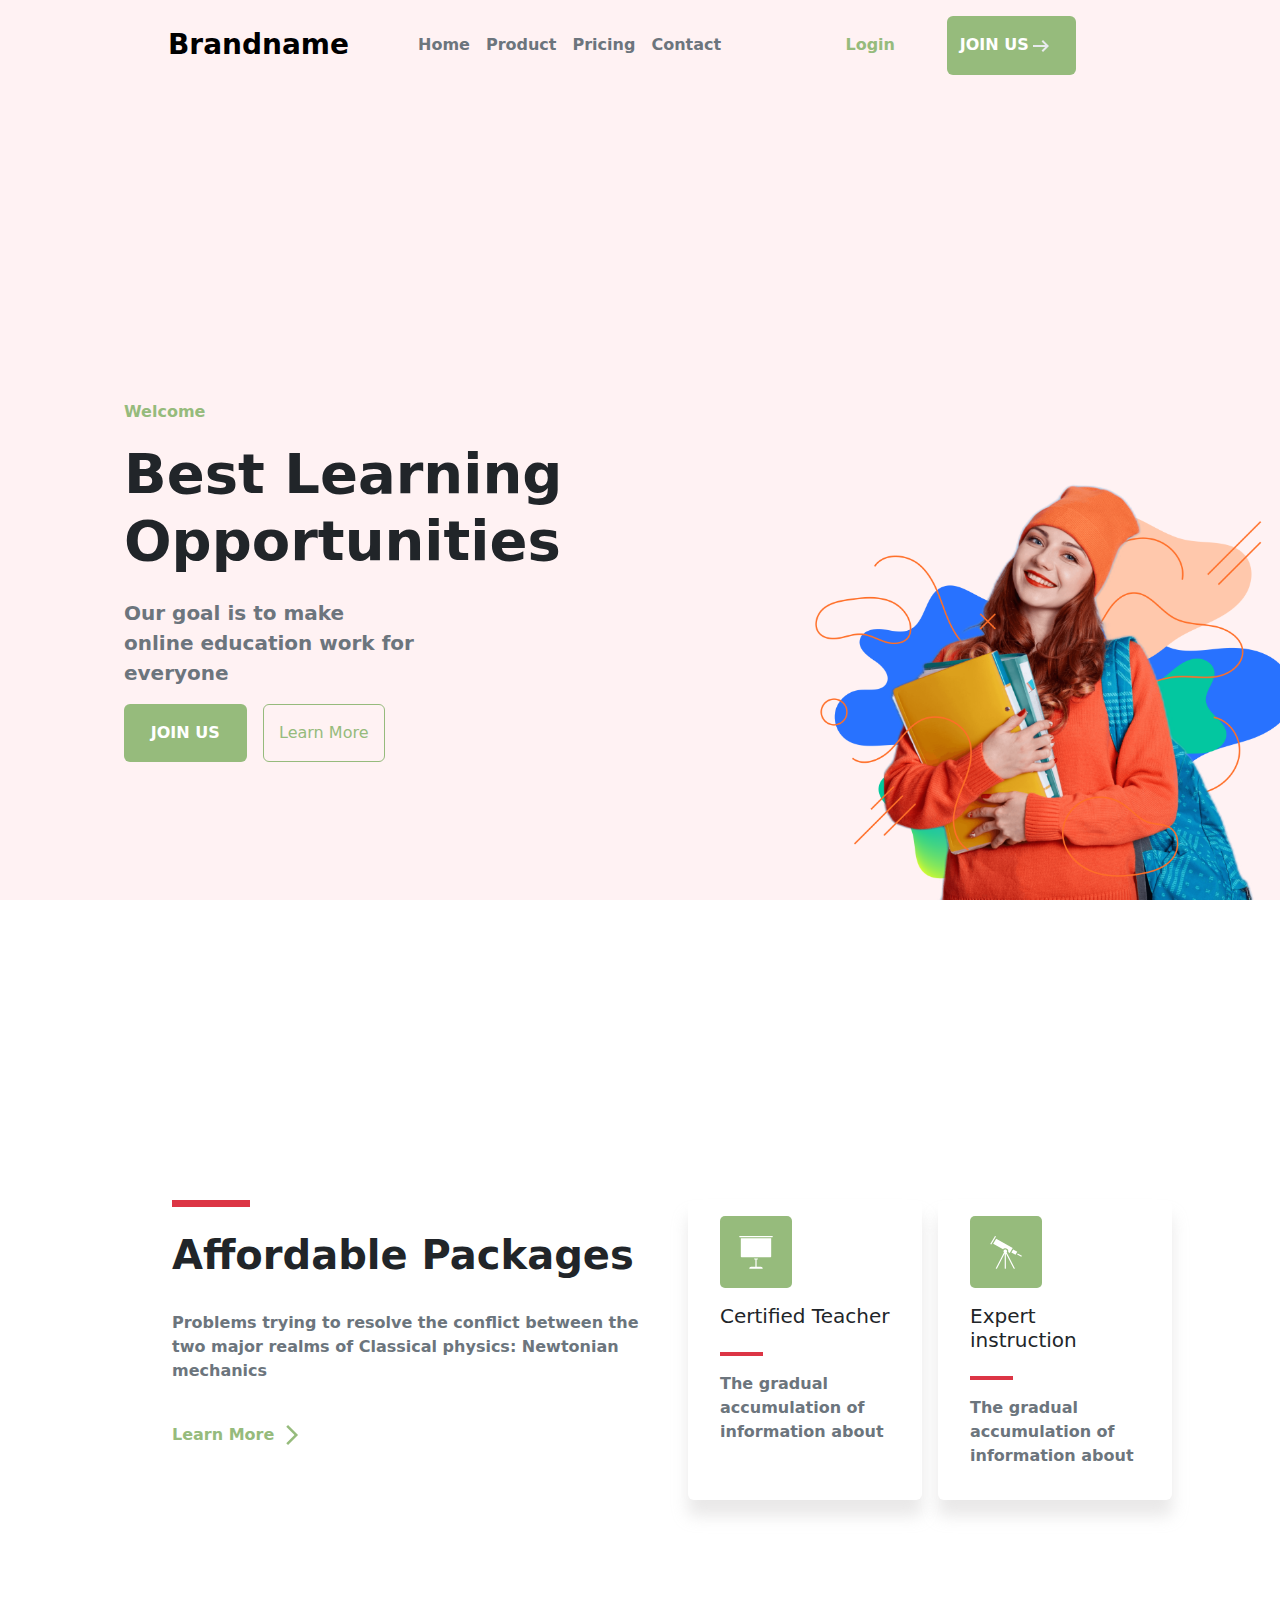
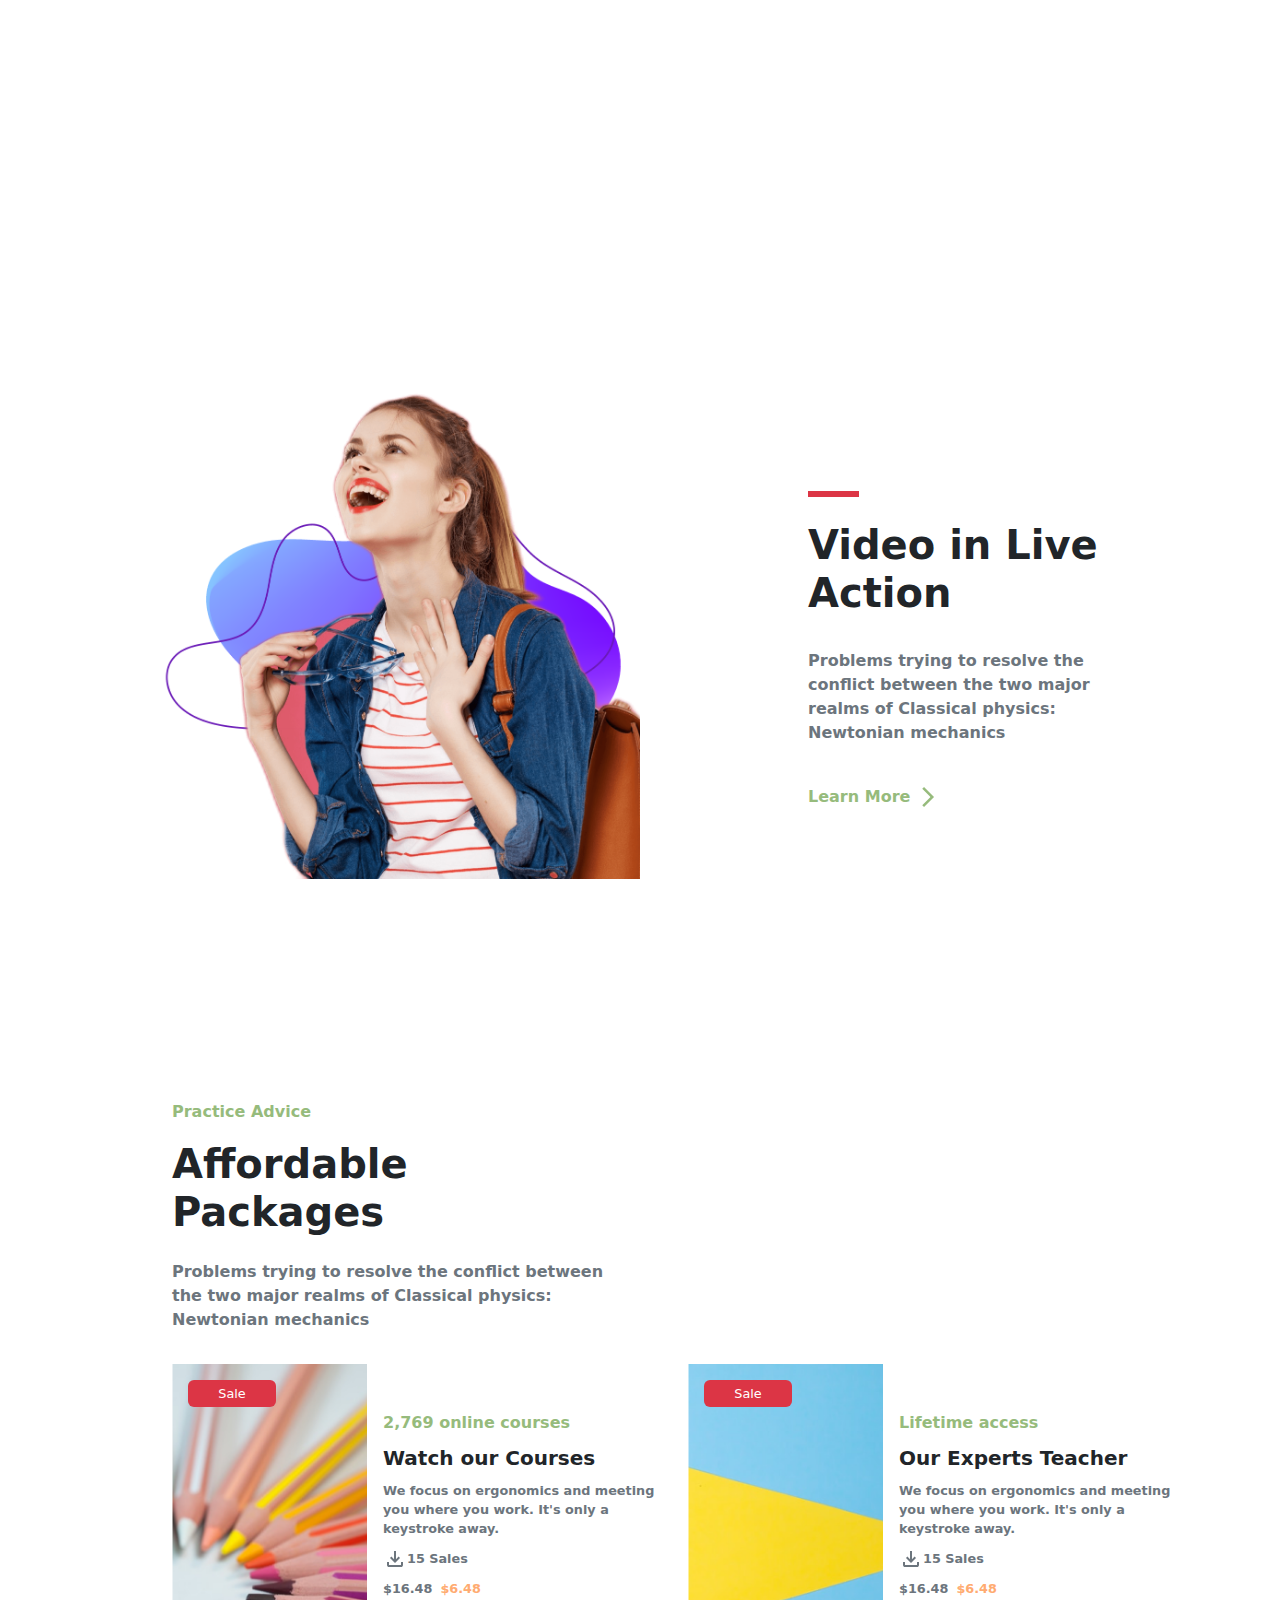
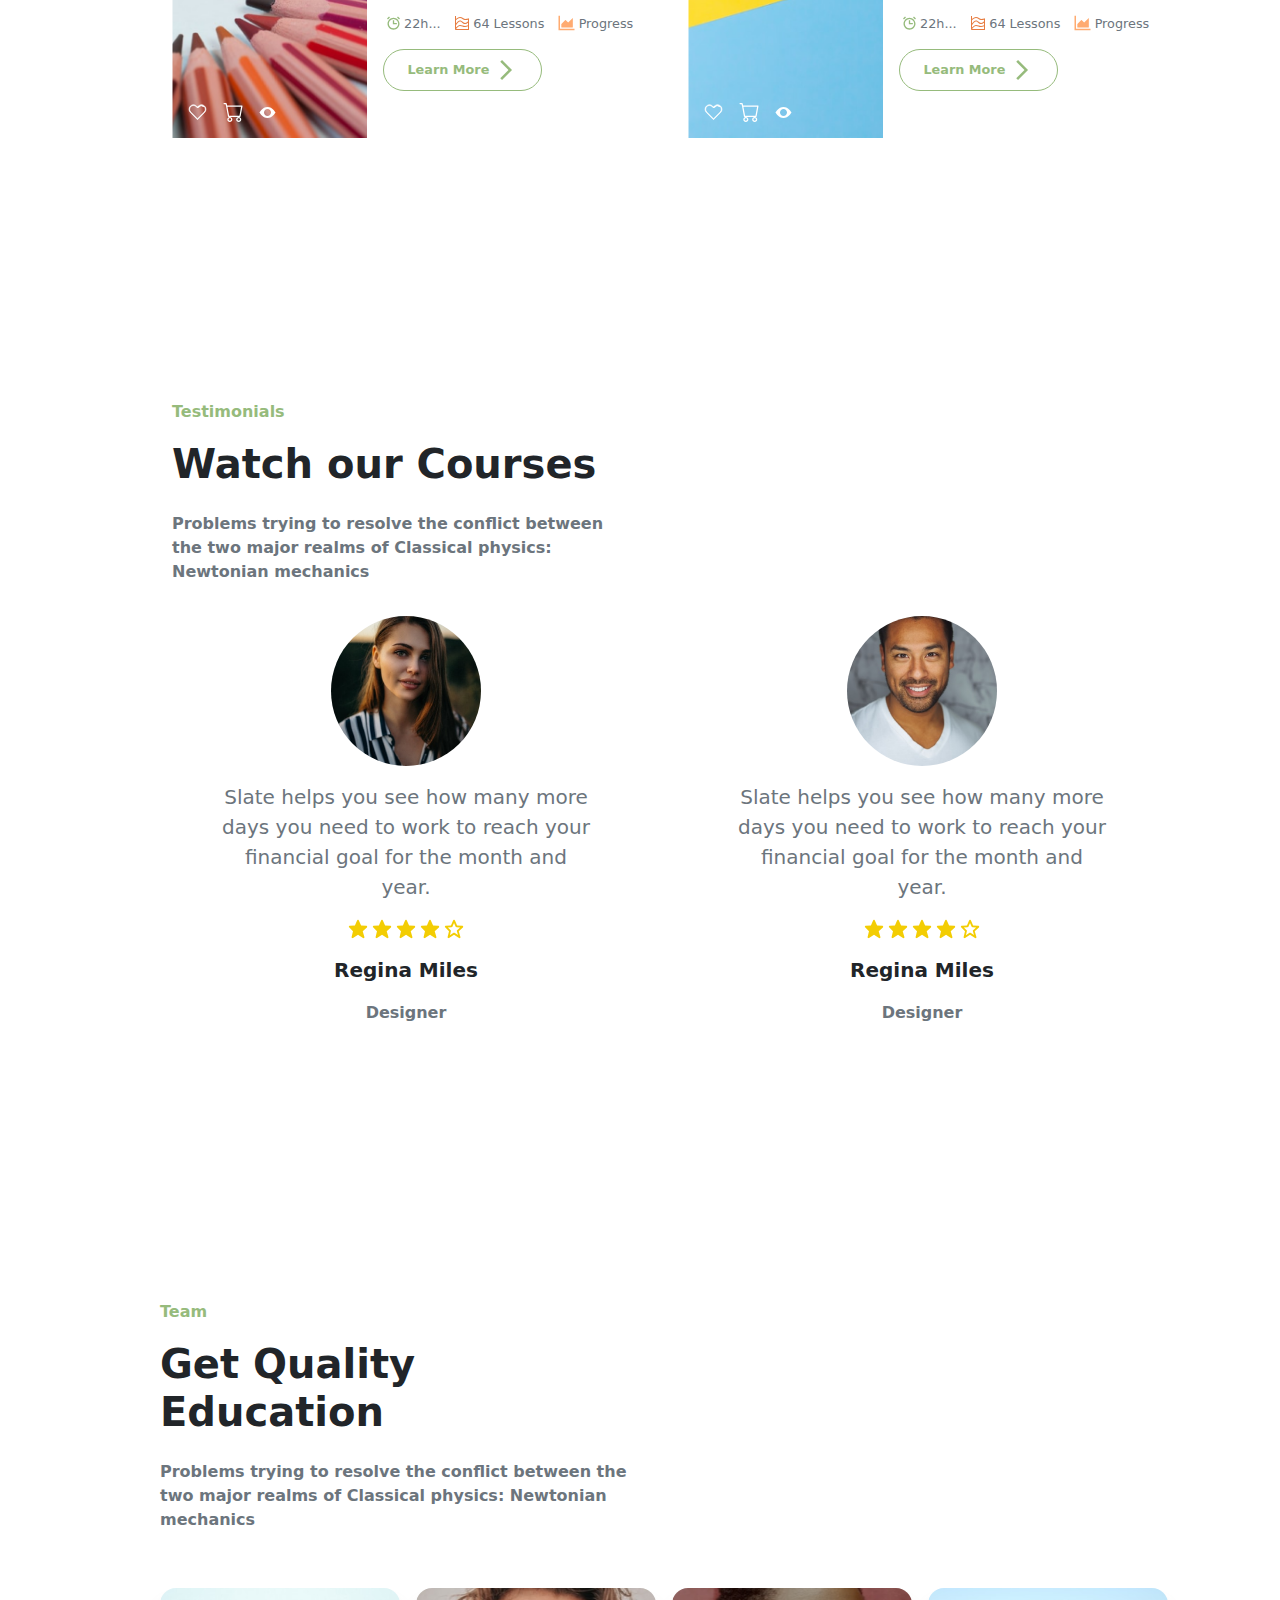
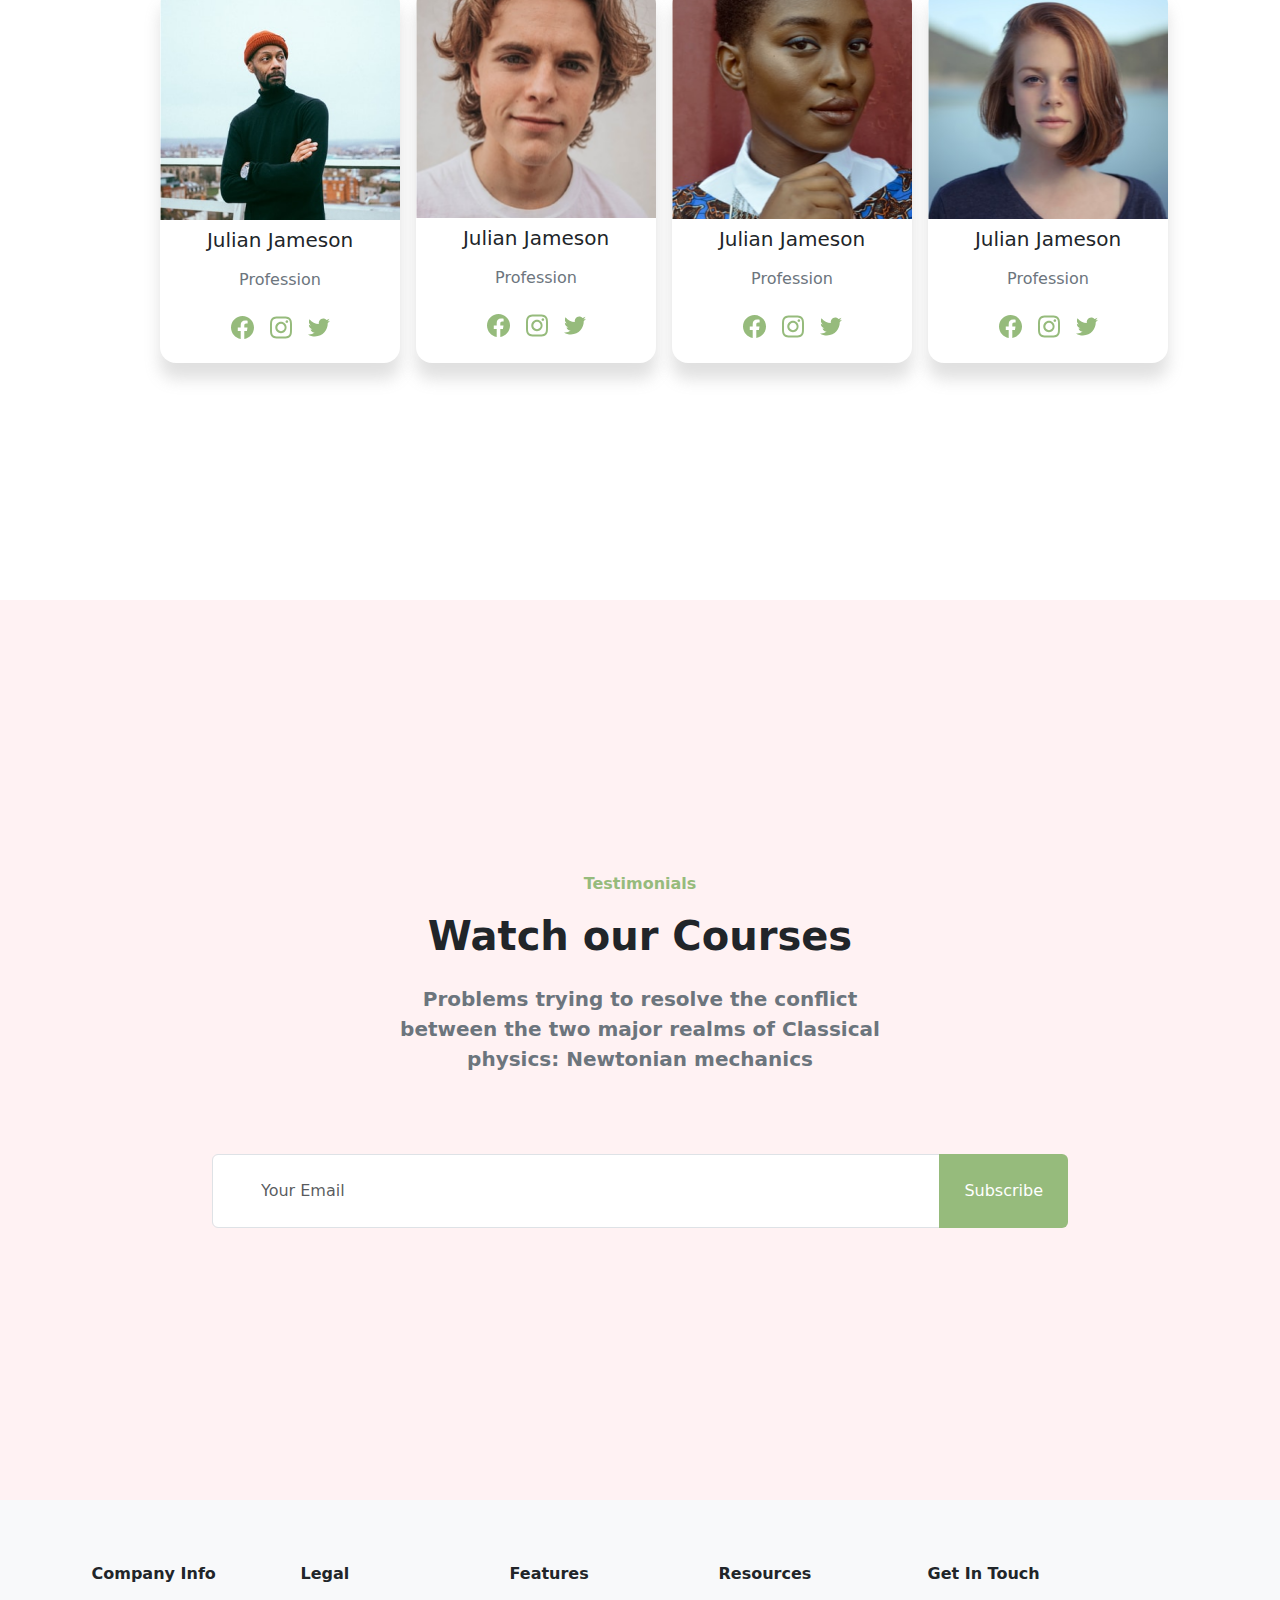
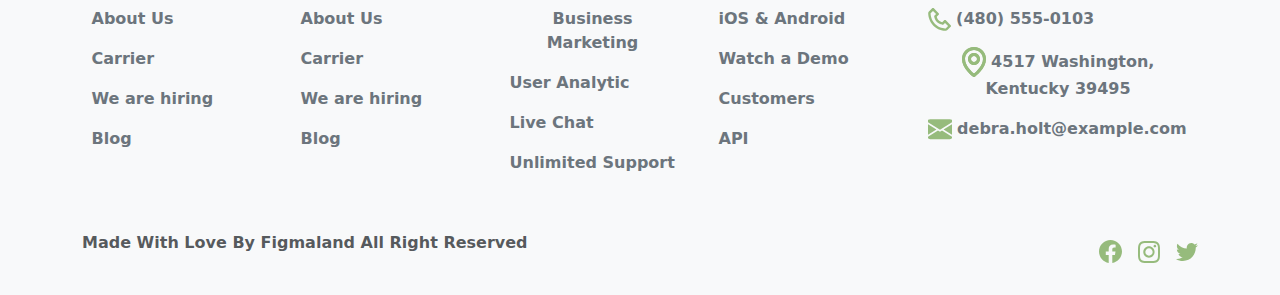
==== index.html @ 40d8dbc3 "initial commit" ====
<!DOCTYPE html>
<html lang="en">
  <head>
    <meta charset="UTF-8" />
    <meta name="viewport" content="width=device-width, initial-scale=1.0" />
    <title>Landing-Page Assignment</title>
    <link
      href="https://cdn.jsdelivr.net/npm/bootstrap@5.3.3/dist/css/bootstrap.min.css"
      rel="stylesheet"
      integrity="sha384-QWTKZyjpPEjISv5WaRU9OFeRpok6YctnYmDr5pNlyT2bRjXh0JMhjY6hW+ALEwIH"
      crossorigin="anonymous"
    />    <link rel="stylesheet" href="styles.css" />
    <script
      src="https://cdn.jsdelivr.net/npm/bootstrap@5.3.3/dist/js/bootstrap.bundle.min.js"
      integrity="sha384-YvpcrYf0tY3lHB60NNkmXc5s9fDVZLESaAA55NDzOxhy9GkcIdslK1eN7N6jIeHz"
      crossorigin="anonymous"
    ></script>

  </head>
  <body>
    <div
      class="w-100 container-fluid w-max d-flex flex-column align-items-center justify-content-stretch wrapper p-0"
    >
      <div
        class="hero px-lg-2 px-0 pt-2 pb-0 row container-fluid d-flex position-relative"
        id="home"
        style="min-height: 100vh; width: 100vw"
      >
        <nav
          class="navbar navbar-expand-lg justify-content-between container flex-row row fw-bold d-flex w-100 px-md-5"
        >
          <div class="container-fluid d-flex row">
            <a class="navbar-brand mx-md-2 fs-3 col-md-3 col-9 m-0" href="#">
              Brandname
            </a>
            <button
              class="navbar-toggler col-3"
              type="button"
              data-bs-toggle="collapse"
              data-bs-target="#navbarContent"
              aria-controls="navbarContent"
              aria-expanded="false"
              aria-label="Toggle navigation"
            >
              <span class="navbar-toggler-icon"></span>
            </button>
            <div class="collapse navbar-collapse col-md-9" id="navbarContent">
              <ul
                class="navbar-nav me-auto mb-2 mb-lg-0 col-md-7 d-flex justify-content-start"
              >
                <li class="nav-item d-flex">
                  <a class="nav-link text-secondary" href="#home">Home</a>
                </li>
                <li class="nav-item d-flex">
                  <a class="nav-link text-secondary" href="#product">Product</a>
                </li>
                <li class="nav-item d-flex">
                  <a class="nav-link text-secondary" href="#pricing">Pricing</a>
                </li>
                <li class="nav-item d-flex">
                  <a class="nav-link text-secondary" href="contact.html"
                    >Contact</a
                  >
                </li>
              </ul>
              <ul class="navbar-nav d-flex col-md-5">
                <li class="nav-item col-6">
                  <button
                    style="color: #96bb7c"
                    class="btn d-flex col-11 justify-content-center fw-bold py-3 outlinedbtn"
                  >
                    Login
                  </button>
                </li>
                <li class="nav-item col-6">
                  <button
                    
                    class="btn d-flex col-11  fw-bold py-md-3 btn-nav"
                  >
                    <span>JOIN US</span>
                    <span>
                      <svg
                        xmlns="http://www.w3.org/2000/svg"
                        height="24px"
                        viewBox="0 -960 960 960"
                        width="24px"
                        fill="#e8eaed"
                      >
                        <path
                          d="m560-240-56-58 142-142H160v-80h486L504-662l56-58 240 240-240 240Z"
                        />
                      </svg>
                    </span>
                  </button>
                </li>
              </ul>
            </div>
          </div>
        </nav>
        <div
          class="col-lg-6 d-flex flex-column left justify-content-center gap-3 py-5"
        >
          <span class="fs-6 d-flex col-12 fw-bold" style="color: #96bb7c">
            Welcome
          </span>
          <h1 class="display-4 fw-bold col-md-12">
            Best Learning Opportunities
          </h1>
          <span
            class="fs-5 text-secondary d-flex col-md-7"
            style="font-weight: 550"
          >
            Our goal is to make online education work for everyone
          </span>
          <div
            class="col-lg-7 col-md-8 col-10 d-flex justify-content-start gap-3"
          >
            <button
              class="col-md-5 btn py-3 px-2 fw-bold"
              style="color: #fff; background: #96bb7c"
            >
              JOIN US
            </button>
            <button
              class="col-md-5 btn py-3 px-2 outlinedbtn"
              style="border: solid 0.1rem #96bb7c; color: #96bb7c"
            >
              Learn More
            </button>
          </div>
        </div>
        <div class="col-lg-6 d-flex p-0">
          <img
            src="./assets/hero-girl.png"
            class="position-absolute image-hero"
            style="object-fit: contain; height: 85vh; bottom: 0; right: 0"
            class="h-100"
            alt="err"
          />
        </div>
      </div>
      <div
        class="packages row container-fluid d-flex justify-content-center align-items-center flex-md-row flex-column flex-wrap"
      >
        <div class="col-md-12 flex-lg-row flex-column d-flex gap-5">
          <div class="col-lg-6 col-12 d-flex flex-column gap-4 p-0">
            <div class="col-2 bg-danger" style="min-height: 0.4rem"></div>
            <h2 class="fs-1 fw-bold">Affordable Packages</h2>
            <p class="text-secondary" style="font-weight: 550">
              Problems trying to resolve the conflict between the two major
              realms of Classical physics: Newtonian mechanics
            </p>
            <span class="fw-bold learn button" style="color: #96bb7c">
              Learn More
              <svg
                xmlns="http://www.w3.org/2000/svg"
                height="24px"
                viewBox="0 -960 960 960"
                width="24px"
                fill="#96BB7C"
              >
                <path d="m321-80-71-71 329-329-329-329 71-71 400 400L321-80Z" />
              </svg>
            </span>
          </div>
          <div class="col-lg-6 col-12 d-flex gap-3 flex-md-nowrap flex-wrap">
            <div class="card col-md-6 col-12 h-100 gap-3">
              <img
                src="./assets/icon-card-1.svg"
                style="background: #96bb7c; padding: 1.2rem; width: 4.5rem"
                alt=""
                class="card-img object-fit-contain"
              />
              <h5>Certified Teacher</h5>
              <span class="col-3 bg-danger" style="min-height: 0.2rem"></span>
              <p class="text-secondary">
                The gradual accumulation of information about
              </p>
            </div>
            <div class="card col-md-6 h-100 gap-3 col-12 d-flex flex-column">
              <img
                src="./assets/icon-card-2.svg"
                style="background: #96bb7c; padding: 1.2rem; width: 4.5rem"
                alt=""
                class="card-img object-fit-contain"
              />
              <h5>Expert instruction</h5>
              <span class="col-3 bg-danger" style="min-height: 0.2rem"></span>
              <p class="text-secondary">
                The gradual accumulation of information about
              </p>
            </div>
          </div>
        </div>
      </div>
      <div
        class="row container-fluid video justify-content-between d-flex gap-3"
      >
        <div class="col-md-6 d-flex p-0">
          <img
            src="./assets/illus-2.png"
            style="object-fit: contain"
            class="w-100 h-100 pb-5"
            alt="err"
          />
        </div>
        <div
          class="col-md-4 px-2 pr-2 d-flex flex-column gap-4 justify-content-center"
        >
          <div class="col-2 bg-danger" style="min-height: 0.4rem"></div>
          <h2 class="fs-1 fw-bold">Video in Live Action</h2>
          <p class="text-secondary" style="font-weight: 550">
            Problems trying to resolve the conflict between the two major realms
            of Classical physics: Newtonian mechanics
          </p>
          <span class="fw-bold learn button" style="color: #96bb7c">
            Learn More
            <svg
              xmlns="http://www.w3.org/2000/svg"
              height="24px"
              viewBox="0 -960 960 960"
              width="24px"
              fill="#96BB7C"
            >
              <path d="m321-80-71-71 329-329-329-329 71-71 400 400L321-80Z" />
            </svg>
          </span>
        </div>
      </div>
      <div class="cards row container-fluid d-flex flex-column gap-3">
        <span class="fs-6 d-flex col-12 fw-bold" style="color: #96bb7c">
          Practice Advice
        </span>

        <h2 class="fs-1 fw-bold col-md-6">Affordable Packages</h2>
        <p class="text-secondary col-md-6" style="font-weight: 550">
          Problems trying to resolve the conflict between the two major realms
          of Classical physics: Newtonian mechanics
        </p>
        <div class="cards-car col-12 d-flex flex-row gap-5">
          <div class="col-md-6 gap-3 d-flex flex-md-row flex-column">
            <div class="col-md-5 img-cont position-relative">
              <img
                src="./assets/colors.png"
                alt="img"
                width="100%"
                height="100%"
                class="object-fit-cover img-card-info"
              />
              <div
                class="iconsdiv position-absolute left-0 top-0 bottom-0 justify-content-between d-flex right-0 flex-column p-3"
              >
                <span class="sp1 bg-danger d-flex rounded text-white justify-content-center py-1">Sale</span
                ><span class="sp1 d-flex gap-3 ">
                  <img src="assets/icon-1.svg" alt="love" />
                  <img src="assets/icon-2.svg" alt="cart" />
                  <img src="assets/icon-3.svg" alt="eye" />
                </span>
              </div>
            </div>
            <div
              class="col-md-7 flex-column d-flex gap-2 justify-content-center"
            >
              <span class="fs-6 d-flex col-12 fw-bold" style="color: #96bb7c">
                2,769 online courses
              </span>
              <span class="fs-5 d-flex col-12 fw-bold">
                Watch our Courses
              </span>
              <p class="text-secondary m-0" style="font-weight: 550">
                We focus on ergonomics and meeting you where you work. It's only
                a keystroke away.
              </p>
              <span class="text-secondary fw-bold"
                ><svg
                  xmlns="http://www.w3.org/2000/svg"
                  height="24px"
                  viewBox="0 -960 960 960"
                  width="24px"
                  fill="#6c757d"
                >
                  <path
                    d="M480-320 280-520l56-58 104 104v-326h80v326l104-104 56 58-200 200ZM240-160q-33 0-56.5-23.5T160-240v-120h80v120h480v-120h80v120q0 33-23.5 56.5T720-160H240Z"
                  /></svg
                ><span>15 Sales</span></span
              >
              <p class="fw-bold d-flex gap-2 m-0">
                <span class="text-secondary">$16.48</span
                ><span style="color: #ffab71">$6.48</span>
              </p>
              <div class="col-12 d-flex spancar py-2">
                <div class="d-flex align-items-center col-3">
                  <span class="img d-flex px-1"
                    ><svg
                      width="13"
                      height="14"
                      viewBox="0 0 13 14"
                      fill="none"
                      xmlns="http://www.w3.org/2000/svg"
                    >
                      <path
                        d="M6.49934 13.6667C3.20379 13.6232 0.54278 10.9622 0.499344 7.66668C0.54278 4.37113 3.20379 1.71011 6.49934 1.66668C9.79489 1.71011 12.4559 4.37113 12.4993 7.66668C12.4559 10.9622 9.79489 13.6232 6.49934 13.6667ZM6.49934 3.00001C3.93612 3.03376 1.86642 5.10346 1.83268 7.66668C1.86642 10.2299 3.93612 12.2996 6.49934 12.3333C9.06256 12.2996 11.1323 10.2299 11.166 7.66668C11.1323 5.10346 9.06256 3.03376 6.49934 3.00001ZM9.83268 8.33334H5.83268V4.33334H7.16601V7.00001H9.83268V8.33334ZM12.0273 3.47201L10.0213 1.47201L10.9607 0.527344L12.9673 2.52734L12.0273 3.47134V3.47201ZM0.970677 3.47201L0.0273438 2.52734L2.02134 0.527344L2.96468 1.47201L0.97201 3.47201H0.970677Z"
                        fill="#96BB7C"
                      />
                    </svg> </span
                  ><span class="text-secondary" style="font-weight: 500"
                    >22h...</span
                  >
                </div>

                <div class="d-flex align-items-center col">
                  <span class="img d-flex px-1"
                    ><svg
                      width="14"
                      height="14"
                      viewBox="0 0 14 14"
                      fill="none"
                      xmlns="http://www.w3.org/2000/svg"
                    >
                      <path
                        d="M14 2.307L13.3425 2.5255C12.4214 2.81404 11.4649 2.97373 10.5 3C9.633 3 8.839 2.5465 7.998 2.066C7.081 1.542 6.133 1 5 1C3.5615 1 1.9575 2.103 1 2.886V0H0V13C0.000264738 13.2651 0.105707 13.5193 0.293186 13.7068C0.480665 13.8943 0.734865 13.9997 1 14H14V2.307ZM1 9.147C1.937 7.688 3.78 5.5 5 5.5C5.819 5.5 6.48 6.051 7.18 6.6345C7.9485 7.2745 8.819 8 10 8C11.118 7.94638 12.1809 7.49837 13 6.7355V9.2135C12.0781 9.71383 11.0488 9.98368 10 10C9.19775 9.97862 8.40531 9.81806 7.658 9.5255C6.80921 9.19742 5.90978 9.0196 5 9C3.5365 9 1.966 10.4795 1 11.579V9.147ZM5 2C5.867 2 6.661 2.4535 7.502 2.934C8.419 3.458 9.367 4 10.5 4C11.3438 3.98583 12.1829 3.87204 13 3.661V5.3215C12.6585 5.723 11.458 7 10 7C9.181 7 8.52 6.449 7.82 5.8655C7.0515 5.2255 6.181 4.5 5 4.5C3.532 4.5 1.9685 6.17 1 7.4225V4.212C1.773 3.483 3.6295 2 5 2ZM1.1245 13C1.931 11.9545 3.705 10 5 10C5.80225 10.0214 6.59469 10.1819 7.342 10.4745C8.19079 10.8026 9.09022 10.9804 10 11C11.036 10.9901 12.0582 10.7618 13 10.33V13H1.1245Z"
                        fill="#E77C40"
                      />
                    </svg> </span
                  ><span class="text-secondary" style="font-weight: 500"
                    >64 Lessons</span
                  >
                </div>
                <div class="d-flex align-items-center col">
                  <span class="img d-flex px-1"
                    ><svg
                      width="17"
                      height="16"
                      viewBox="0 0 17 16"
                      fill="none"
                      xmlns="http://www.w3.org/2000/svg"
                    >
                      <path
                        d="M16.3333 13.8332H2V0.833171C2 0.741504 1.925 0.666504 1.83333 0.666504H0.666667C0.575 0.666504 0.5 0.741504 0.5 0.833171V15.1665C0.5 15.2582 0.575 15.3332 0.666667 15.3332H16.3333C16.425 15.3332 16.5 15.2582 16.5 15.1665V13.9998C16.5 13.9082 16.425 13.8332 16.3333 13.8332ZM3.5 12.4998H14.6667C14.7583 12.4998 14.8333 12.4248 14.8333 12.3332V3.24984C14.8333 3.09984 14.6521 3.02692 14.5479 3.13109L10.1667 7.51234L7.55417 4.929C7.52284 4.89799 7.48054 4.88059 7.43646 4.88059C7.39238 4.88059 7.35007 4.89799 7.31875 4.929L3.38125 8.879C3.36596 8.89433 3.35385 8.91252 3.34562 8.93255C3.3374 8.95257 3.33322 8.97402 3.33333 8.99567V12.3332C3.33333 12.4248 3.40833 12.4998 3.5 12.4998Z"
                        fill="#FFAB71"
                      />
                    </svg> </span
                  ><span class="text-secondary" style="font-weight: 500"
                    >Progress</span
                  >
                </div>
              </div>
              <span
                class="fw-bold learn button col-md-7 col-5 py-2 text-center"
                style="
                  color: #96bb7c;
                  border-radius: 5rem;
                  border: 0.1rem solid #96bb7c;
                "
              >
                Learn More
                <svg
                  xmlns="http://www.w3.org/2000/svg"
                  height="24px"
                  viewBox="0 -960 960 960"
                  width="24px"
                  fill="#96BB7C"
                >
                  <path
                    d="m321-80-71-71 329-329-329-329 71-71 400 400L321-80Z"
                  />
                </svg>
              </span>
            </div>
          </div>
          <div class="col-md-6 gap-3 d-flex flex-md-row flex-column">
            <div class="col-md-5 img-cont position-relative">
              <img
                src="./assets/image.png"
                alt="img"
                width="100%"
                height="100%"
                class="object-fit-cover img-card-info"
              />
              <div
                class="iconsdiv position-absolute left-0 top-0 bottom-0 justify-content-between d-flex right-0 flex-column p-3"
              >
                <span class="sp1 bg-danger d-flex rounded text-white justify-content-center py-1">Sale</span
                ><span class="sp1 d-flex gap-3 ">
                  <img src="assets/icon-1.svg" alt="love" />
                  <img src="assets/icon-2.svg" alt="cart" />
                  <img src="assets/icon-3.svg" alt="eye" />
                </span>
              </div>
            </div>
            <div
              class="col-md-7 flex-column d-flex gap-2 justify-content-center"
            >
              <span class="fs-6 d-flex col-12 fw-bold" style="color: #96bb7c">
                Lifetime access
              </span>
              <span class="fs-5 d-flex col-12 fw-bold"
                >Our Experts Teacher</span
              >
              <p class="text-secondary m-0" style="font-weight: 550">
                We focus on ergonomics and meeting you where you work. It's only
                a keystroke away.
              </p>
              <span class="text-secondary fw-bold"
                ><svg
                  xmlns="http://www.w3.org/2000/svg"
                  height="24px"
                  viewBox="0 -960 960 960"
                  width="24px"
                  fill="#6c757d"
                >
                  <path
                    d="M480-320 280-520l56-58 104 104v-326h80v326l104-104 56 58-200 200ZM240-160q-33 0-56.5-23.5T160-240v-120h80v120h480v-120h80v120q0 33-23.5 56.5T720-160H240Z"
                  /></svg
                ><span>15 Sales</span></span
              >
              <p class="fw-bold d-flex gap-2 m-0">
                <span class="text-secondary">$16.48</span
                ><span style="color: #ffab71">$6.48</span>
              </p>
              <div class="col-12 d-flex spancar py-2">
                <div class="d-flex align-items-center col-3">
                  <span class="img d-flex px-1"
                    ><svg
                      width="13"
                      height="14"
                      viewBox="0 0 13 14"
                      fill="none"
                      xmlns="http://www.w3.org/2000/svg"
                    >
                      <path
                        d="M6.49934 13.6667C3.20379 13.6232 0.54278 10.9622 0.499344 7.66668C0.54278 4.37113 3.20379 1.71011 6.49934 1.66668C9.79489 1.71011 12.4559 4.37113 12.4993 7.66668C12.4559 10.9622 9.79489 13.6232 6.49934 13.6667ZM6.49934 3.00001C3.93612 3.03376 1.86642 5.10346 1.83268 7.66668C1.86642 10.2299 3.93612 12.2996 6.49934 12.3333C9.06256 12.2996 11.1323 10.2299 11.166 7.66668C11.1323 5.10346 9.06256 3.03376 6.49934 3.00001ZM9.83268 8.33334H5.83268V4.33334H7.16601V7.00001H9.83268V8.33334ZM12.0273 3.47201L10.0213 1.47201L10.9607 0.527344L12.9673 2.52734L12.0273 3.47134V3.47201ZM0.970677 3.47201L0.0273438 2.52734L2.02134 0.527344L2.96468 1.47201L0.97201 3.47201H0.970677Z"
                        fill="#96BB7C"
                      />
                    </svg> </span
                  ><span class="text-secondary" style="font-weight: 500"
                    >22h...</span
                  >
                </div>

                <div class="d-flex align-items-center col">
                  <span class="img d-flex px-1"
                    ><svg
                      width="14"
                      height="14"
                      viewBox="0 0 14 14"
                      fill="none"
                      xmlns="http://www.w3.org/2000/svg"
                    >
                      <path
                        d="M14 2.307L13.3425 2.5255C12.4214 2.81404 11.4649 2.97373 10.5 3C9.633 3 8.839 2.5465 7.998 2.066C7.081 1.542 6.133 1 5 1C3.5615 1 1.9575 2.103 1 2.886V0H0V13C0.000264738 13.2651 0.105707 13.5193 0.293186 13.7068C0.480665 13.8943 0.734865 13.9997 1 14H14V2.307ZM1 9.147C1.937 7.688 3.78 5.5 5 5.5C5.819 5.5 6.48 6.051 7.18 6.6345C7.9485 7.2745 8.819 8 10 8C11.118 7.94638 12.1809 7.49837 13 6.7355V9.2135C12.0781 9.71383 11.0488 9.98368 10 10C9.19775 9.97862 8.40531 9.81806 7.658 9.5255C6.80921 9.19742 5.90978 9.0196 5 9C3.5365 9 1.966 10.4795 1 11.579V9.147ZM5 2C5.867 2 6.661 2.4535 7.502 2.934C8.419 3.458 9.367 4 10.5 4C11.3438 3.98583 12.1829 3.87204 13 3.661V5.3215C12.6585 5.723 11.458 7 10 7C9.181 7 8.52 6.449 7.82 5.8655C7.0515 5.2255 6.181 4.5 5 4.5C3.532 4.5 1.9685 6.17 1 7.4225V4.212C1.773 3.483 3.6295 2 5 2ZM1.1245 13C1.931 11.9545 3.705 10 5 10C5.80225 10.0214 6.59469 10.1819 7.342 10.4745C8.19079 10.8026 9.09022 10.9804 10 11C11.036 10.9901 12.0582 10.7618 13 10.33V13H1.1245Z"
                        fill="#E77C40"
                      />
                    </svg> </span
                  ><span class="text-secondary" style="font-weight: 500"
                    >64 Lessons</span
                  >
                </div>
                <div class="d-flex align-items-center col">
                  <span class="img d-flex px-1"
                    ><svg
                      width="17"
                      height="16"
                      viewBox="0 0 17 16"
                      fill="none"
                      xmlns="http://www.w3.org/2000/svg"
                    >
                      <path
                        d="M16.3333 13.8332H2V0.833171C2 0.741504 1.925 0.666504 1.83333 0.666504H0.666667C0.575 0.666504 0.5 0.741504 0.5 0.833171V15.1665C0.5 15.2582 0.575 15.3332 0.666667 15.3332H16.3333C16.425 15.3332 16.5 15.2582 16.5 15.1665V13.9998C16.5 13.9082 16.425 13.8332 16.3333 13.8332ZM3.5 12.4998H14.6667C14.7583 12.4998 14.8333 12.4248 14.8333 12.3332V3.24984C14.8333 3.09984 14.6521 3.02692 14.5479 3.13109L10.1667 7.51234L7.55417 4.929C7.52284 4.89799 7.48054 4.88059 7.43646 4.88059C7.39238 4.88059 7.35007 4.89799 7.31875 4.929L3.38125 8.879C3.36596 8.89433 3.35385 8.91252 3.34562 8.93255C3.3374 8.95257 3.33322 8.97402 3.33333 8.99567V12.3332C3.33333 12.4248 3.40833 12.4998 3.5 12.4998Z"
                        fill="#FFAB71"
                      />
                    </svg> </span
                  ><span class="text-secondary" style="font-weight: 500"
                    >Progress</span
                  >
                </div>
              </div>
              <span
                class="fw-bold learn button col-md-7 col-5 py-2 text-center"
                style="
                  color: #96bb7c;
                  border-radius: 5rem;
                  border: 0.1rem solid #96bb7c;
                "
              >
                Learn More
                <svg
                  xmlns="http://www.w3.org/2000/svg"
                  height="24px"
                  viewBox="0 -960 960 960"
                  width="24px"
                  fill="#96BB7C"
                >
                  <path
                    d="m321-80-71-71 329-329-329-329 71-71 400 400L321-80Z"
                  />
                </svg>
              </span>
            </div>
          </div>
        </div>
      </div>
      <div class="cards row container-fluid d-flex flex-column gap-3">
        <span class="fs-6 d-flex col-12 fw-bold" style="color: #96bb7c">
          Testimonials
        </span>

        <h2 class="fs-1 fw-bold col-md-6">Watch our Courses</h2>
        <p class="text-secondary col-md-6" style="font-weight: 550">
          Problems trying to resolve the conflict between the two major realms
          of Classical physics: Newtonian mechanics
        </p>
        <div class="cards-car col-12 d-flex flex-row gap-5">
          <div
            class="col-md-6 gap-3 d-flex px-5 flex-column align-items-center"
          >
            <img
              src="./assets/prof1.png"
              width="150rem"
              class="rounded-circle"
              alt="avatar"
            />
            <p class="text-secondary fs-5 m-0 text-center">
              Slate helps you see how many more days you need to work to reach
              your financial goal for the month and year.
            </p>
            <div class="star-car">
              <img src="./assets/star-fill.svg" alt="start" />
              <img src="./assets/star-fill.svg" alt="start" />
              <img src="./assets/star-fill.svg" alt="start" />
              <img src="./assets/star-fill.svg" alt="start" />
              <img src="./assets/star-empty.svg" alt="start" />
            </div>
            <div class="name fs-5 fw-bold">Regina Miles</div>
            <div class="name fs-6 fw-bold text-secondary m-0">Designer</div>
          </div>
          <div
            class="col-md-6 gap-3 d-flex px-5 flex-column align-items-center"
          >
            <img
              src="./assets/prof2.png"
              width="150rem"
              class="rounded-circle"
              alt="avatar"
            />
            <p class="text-secondary fs-5 m-0 text-center">
              Slate helps you see how many more days you need to work to reach
              your financial goal for the month and year.
            </p>
            <div class="star-car">
              <img src="./assets/star-fill.svg" alt="start" />
              <img src="./assets/star-fill.svg" alt="start" />
              <img src="./assets/star-fill.svg" alt="start" />
              <img src="./assets/star-fill.svg" alt="start" />
              <img src="./assets/star-empty.svg" alt="start" />
            </div>
            <div class="name fs-5 fw-bold">Regina Miles</div>
            <div class="name fs-6 fw-bold text-secondary m-0">Designer</div>
          </div>
        </div>
      </div>
      <div class="cards column container-fluid d-flex flex-column gap-3">
        <span class="fs-6 d-flex col-12 fw-bold" style="color: #96bb7c">
          Team
        </span>

        <h2 class="fs-1 fw-bold col-md-6">Get Quality Education</h2>
        <p class="text-secondary col-md-6" style="font-weight: 550">
          Problems trying to resolve the conflict between the two major realms
          of Classical physics: Newtonian mechanics
        </p>
        <div
          class="cards-car col-12 d-flex flex-row justify-content-between flex-lg-nowrap flex-wrap gap-lg-3"
        >
          <div
            class="col-md-3 pb-4 card-team my-4 gap-2 d-flex flex-column align-items-center"
          >
            <img src="./assets/prof-3.png" alt="profile" class="w-100" />
            <h5 class="fs-5">Julian Jameson</h5>
            <p class="text-secondary fs-6">Profession</p>
            <div
              class="profession-car d-flex w-100 justify-content-center gap-3"
            >
              <img src="./assets/handle1.svg" alt="fb" />
              <img src="./assets/handle2.svg" alt="ig" />
              <img src="./assets/handle3.svg" alt="x" />
            </div>
          </div>
          <div
            class="col-md-3 pb-4 card-team my-4 gap-2 d-flex flex-column align-items-center"
          >
            <img src="./assets/prof-4.png" alt="profile" class="w-100" />
            <h5 class="fs-5">Julian Jameson</h5>
            <p class="text-secondary fs-6">Profession</p>
            <div
              class="profession-car d-flex w-100 justify-content-center gap-3"
            >
              <img src="./assets/handle1.svg" alt="fb" />
              <img src="./assets/handle2.svg" alt="ig" />
              <img src="./assets/handle3.svg" alt="x" />
            </div>
          </div>
          <div
            class="col-md-3 pb-4 card-team my-4 gap-2 d-flex flex-column align-items-center"
          >
            <img src="./assets/prof-5.png" alt="profile" class="w-100" />
            <h5 class="fs-5">Julian Jameson</h5>
            <p class="text-secondary fs-6">Profession</p>
            <div
              class="profession-car d-flex w-100 justify-content-center gap-3"
            >
              <img src="./assets/handle1.svg" alt="fb" />
              <img src="./assets/handle2.svg" alt="ig" />
              <img src="./assets/handle3.svg" alt="x" />
            </div>
          </div>
          <div
            class="col-md-3 pb-4 card-team my-4 gap-2 d-flex flex-column align-items-center"
          >
            <img src="./assets/prof-6.png" alt="profile" class="w-100" />
            <h5 class="fs-5">Julian Jameson</h5>
            <p class="text-secondary fs-6">Profession</p>
            <div
              class="profession-car d-flex w-100 justify-content-center gap-3"
            >
              <img src="./assets/handle1.svg" alt="fb" />
              <img src="./assets/handle2.svg" alt="ig" />
              <img src="./assets/handle3.svg" alt="x" />
            </div>
          </div>
        </div>
      </div>
      <div
        class="newsletter container-fluid d-flex flex-column gap-3 align-items-center justify-content-center text-center w-100 ms-center"
      >
        <span
          class="fs-6 d-flex col-12 fw-bold justify-content-center"
          style="color: #96bb7c"
        >
          Testimonials
        </span>

        <h2 class="fs-1 fw-bold col-md-6">Watch our Courses</h2>
        <p class="text-secondary col-md-6 fs-5" style="font-weight: 550">
          Problems trying to resolve the conflict between the two major realms
          of Classical physics: Newtonian mechanics
        </p>

        <div class="container">
          <div class="row justify-content-center">
            <div class="col-md-10">
              <div class="input-group mt-5 w-100 w-100">
                <input
                  type="email"
                  class="form-control py-md-4 px-md-5"
                  placeholder="Your Email"
                  style="
                    border-top-right-radius: 0;
                    border-bottom-right-radius: 0;
                  "
                />
                <button
                  class="btn py-md-4 px-md-4"
                  type="button"
                  style="
                    background-color: #96bb7c;
                    color: white;
                    border-top-left-radius: 0;
                    border-bottom-left-radius: 0;
                  "
                >
                  Subscribe
                </button>
              </div>
            </div>
          </div>
        </div>
      </div>
      <footer class="bg-light pt-5 pb-4 fw-bold w-100 text-secondary">
        <div class="container text-center text-md-left">
          <div class="row">
            <div
              class="col-md-2 col-lg-2 col-xl-2 mx-auto mb-4 d-flex flex-column align-items-start"
            >
              <h6 class="text-dark py-3 fw-bold">Company Info</h6>
              <p><a href="#!" class="text-secondary">About Us</a></p>
              <p><a href="#!" class="text-secondary">Carrier</a></p>
              <p><a href="#!" class="text-secondary">We are hiring</a></p>
              <p><a href="#!" class="text-secondary">Blog</a></p>
            </div>

            <div
              class="col-md-2 col-lg-2 col-xl-2 mx-auto mb-4 d-flex flex-column align-items-start"
            >
              <h6 class="text-dark py-3 fw-bold">Legal</h6>
              <p><a href="#!" class="text-secondary">About Us</a></p>
              <p><a href="#!" class="text-secondary">Carrier</a></p>
              <p><a href="#!" class="text-secondary">We are hiring</a></p>
              <p><a href="#!" class="text-secondary">Blog</a></p>
            </div>

            <div
              class="col-md-2 col-lg-2 col-xl-2 mx-auto mb-4 d-flex flex-column align-items-start"
            >
              <h6 class="text-dark py-3 fw-bold">Features</h6>
              <p><a href="#!" class="text-secondary">Business Marketing</a></p>
              <p><a href="#!" class="text-secondary">User Analytic</a></p>
              <p><a href="#!" class="text-secondary">Live Chat</a></p>
              <p><a href="#!" class="text-secondary">Unlimited Support</a></p>
            </div>

            <div
              class="col-md-2 col-lg-2 col-xl-2 mx-auto mb-4 d-flex flex-column align-items-start"
            >
              <h6 class="text-dark py-3 fw-bold">Resources</h6>
              <p><a href="#!" class="text-secondary">iOS & Android</a></p>
              <p><a href="#!" class="text-secondary">Watch a Demo</a></p>
              <p><a href="#!" class="text-secondary">Customers</a></p>
              <p><a href="#!" class="text-secondary">API</a></p>
            </div>

            <div
              class="col-md-3 col-lg-3 col-xl-3 mx-auto mb-4 d-flex flex-column align-items-start"
            >
              <h6 class="text-dark py-3 fw-bold">Get In Touch</h6>
              <p>
                <img src="./assets/handle-4.svg" alt="telephone" /> (480)
                555-0103
              </p>
              <p>
                <img src="./assets/handle-5.svg" alt="address" /> 4517
                Washington, Kentucky 39495
              </p>
              <p>
                <img src="./assets/handle-6.svg" alt="" />
                debra.holt@example.com
              </p>
            </div>
          </div>

          <div class="row mt-3">
            <div
              class="col-md-12 text-center d-flex justify-content-between flex-md-row flex-column align-items-center"
            >
              <p class="text-muted">
                Made With Love By Figmaland All Right Reserved
              </p>
              <span class="d-flex gap-3">
                <a href="#"><img src="./assets/handle1.svg" alt="h1" /></a>
                <a href="#"><img src="./assets/handle2.svg" alt="h2" /></a>
                <a href="#"><img src="./assets/handle3.svg" alt="h3" /></a
              ></span>
            </div>
          </div>
        </div>
      </footer>
    </div>
  </body>
</html>
---- styles.css ----
* {
  padding: 0;
  margin: 0;
  box-sizing: border-box;
}

html,
body {
  width: 100vw;
  overflow-x: hidden;
  height: auto;
  max-width: 100%;
}

.hero,
.newsletter,
nav {
  background: #fff2f3;
  padding-inline: 7rem !important;
  height: fit-content;

}

a {
  text-decoration: none;
}

.w-max {
  width: max-content;
}

.outlinedbtn:hover {
  background: #96bb7c39;
}

.packages,
.video,
.cards,
.newsletter {
  min-height: 100vh;
  width: 100vw;
  padding-inline: 10rem;
}

.image-hero {
  height: 50vh !important;
}

.nav-link:hover {
  transform: translateY(-0.3rem);
  color: #ff6868 !important; 
}
.nav-link{
  transition: ease 0.3s;
 
}
.navbar-toggler {
  max-width: min-content !important;
}
.iconsdiv img,
.iconsdiv span:nth-of-type(1) {
  cursor: pointer;
}

.card {
  box-shadow: 0rem 1rem 1rem rgba(196, 193, 193, 0.372);
  border: none;
  padding-inline: 2rem;
  padding-block: 1rem;
  transition: scale 0.2s ease;
}

.card>p {
  font-weight: 550;
}

.card:hover {
  cursor: pointer;
  scale: 1.03;
}

.button {
  transition: 0.2s ease scale;
  cursor: pointer;
}
.btn-nav, .btn-nav:hover {
  background: #96bb7c;
  color: #ffffff
}
.cards {
  display: flex;
  flex-direction: row;
  height: 100%;
}

.button:hover {
  scale: 1.02;
}

.cards-car {
  font-size: 80%;
}

.card-team {
  box-shadow: 0 1rem 1rem rgba(128, 128, 128, 0.248);
  border-radius: 1rem;
  overflow: hidden;

  cursor: pointer;
  transition: scale 0.2s ease-out;
  min-width: 10rem !important;
}

.card-team:hover {
  scale: 1.02;
}

@media screen and (max-width: 576px) {

  .packages,
  .video,
  .cards,
  .newsletter {
    min-width: 100vw !important;
    padding-inline: 1rem !important;
  }

  .card-team {
    width: 70%;
  }
}

@media screen and (max-width: 992px) {

  .packages,
  .video,
  .hero,
  .cards,
  .newsletter {
    min-width: 100vw !important;
    padding-inline: 5rem;
  }
  .btn-nav {
    background: #96bb7c00;
    color: #000000;
    padding: 0;
    padding-block: 1rem;
  
}
  .img-card-info {
    aspect-ratio: 2;
  }
  .outlinedbtn
  {
    color: #000;
    padding: 0 !important ;
    justify-content: flex-start !important;
    margin: 0 ;
  }
  .cards-car {
    justify-content: center !important;
    flex-wrap: wrap;
  }

  .card-team {
    margin-inline: 1.5rem;
  }

  .container {
    align-items: center;
  }

  nav {
    padding: 1rem !important;
    min-width: 100vw;
  }

  .btn-nav {
    color: #000 !important;
  }
}

@media screen and (max-width: 1080px) {
  .image-hero {
    position: static !important;
    width: 100%;
  }

  .hero {
    padding-inline: 2rem !important;
  }

  .wrapper>div {
    margin-block: 5rem;
  }

  .newsletter {
    margin-bottom: 0 !important;
    padding-bottom: 5rem;
  }

  .hero {
    margin-top: 0 !important;
  }

  .newsletter {
    padding-inline: 2rem !important;
  }

  .text-secondary {
    font-size: small !important;
  }
}
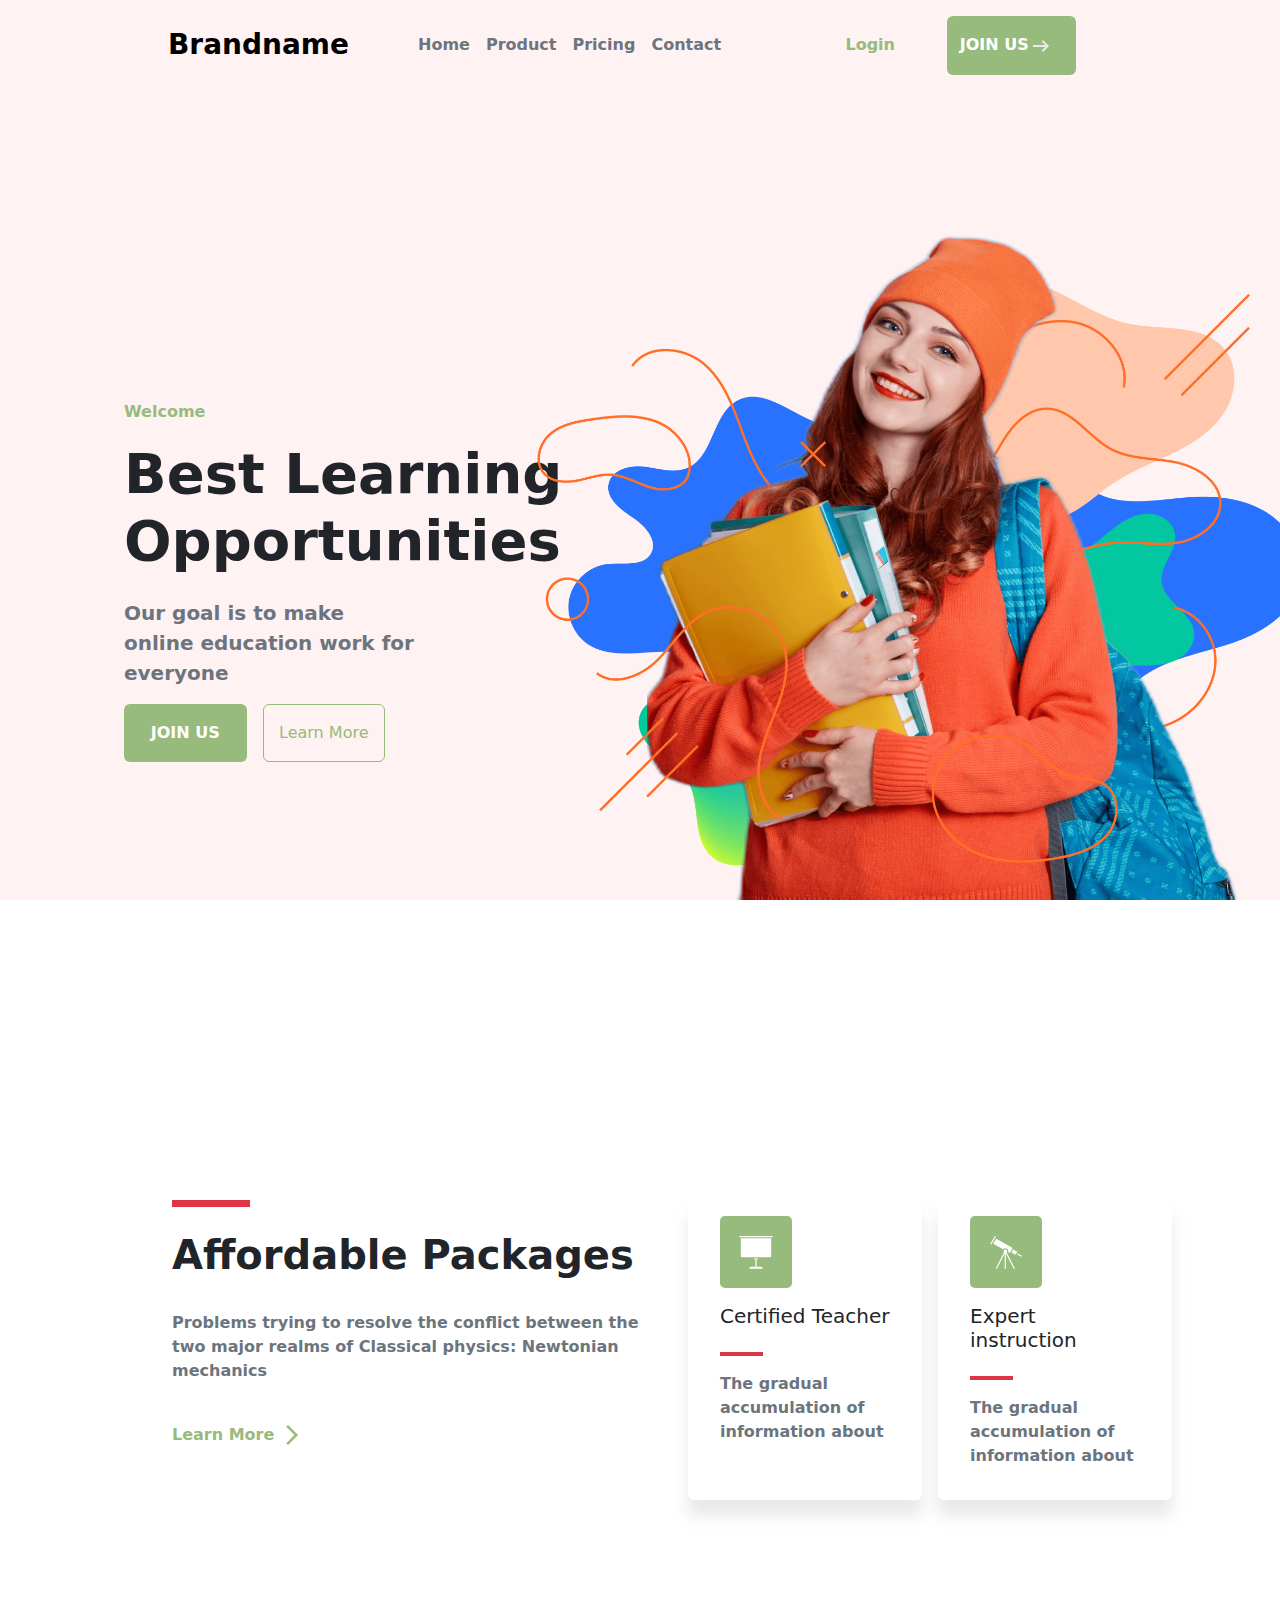
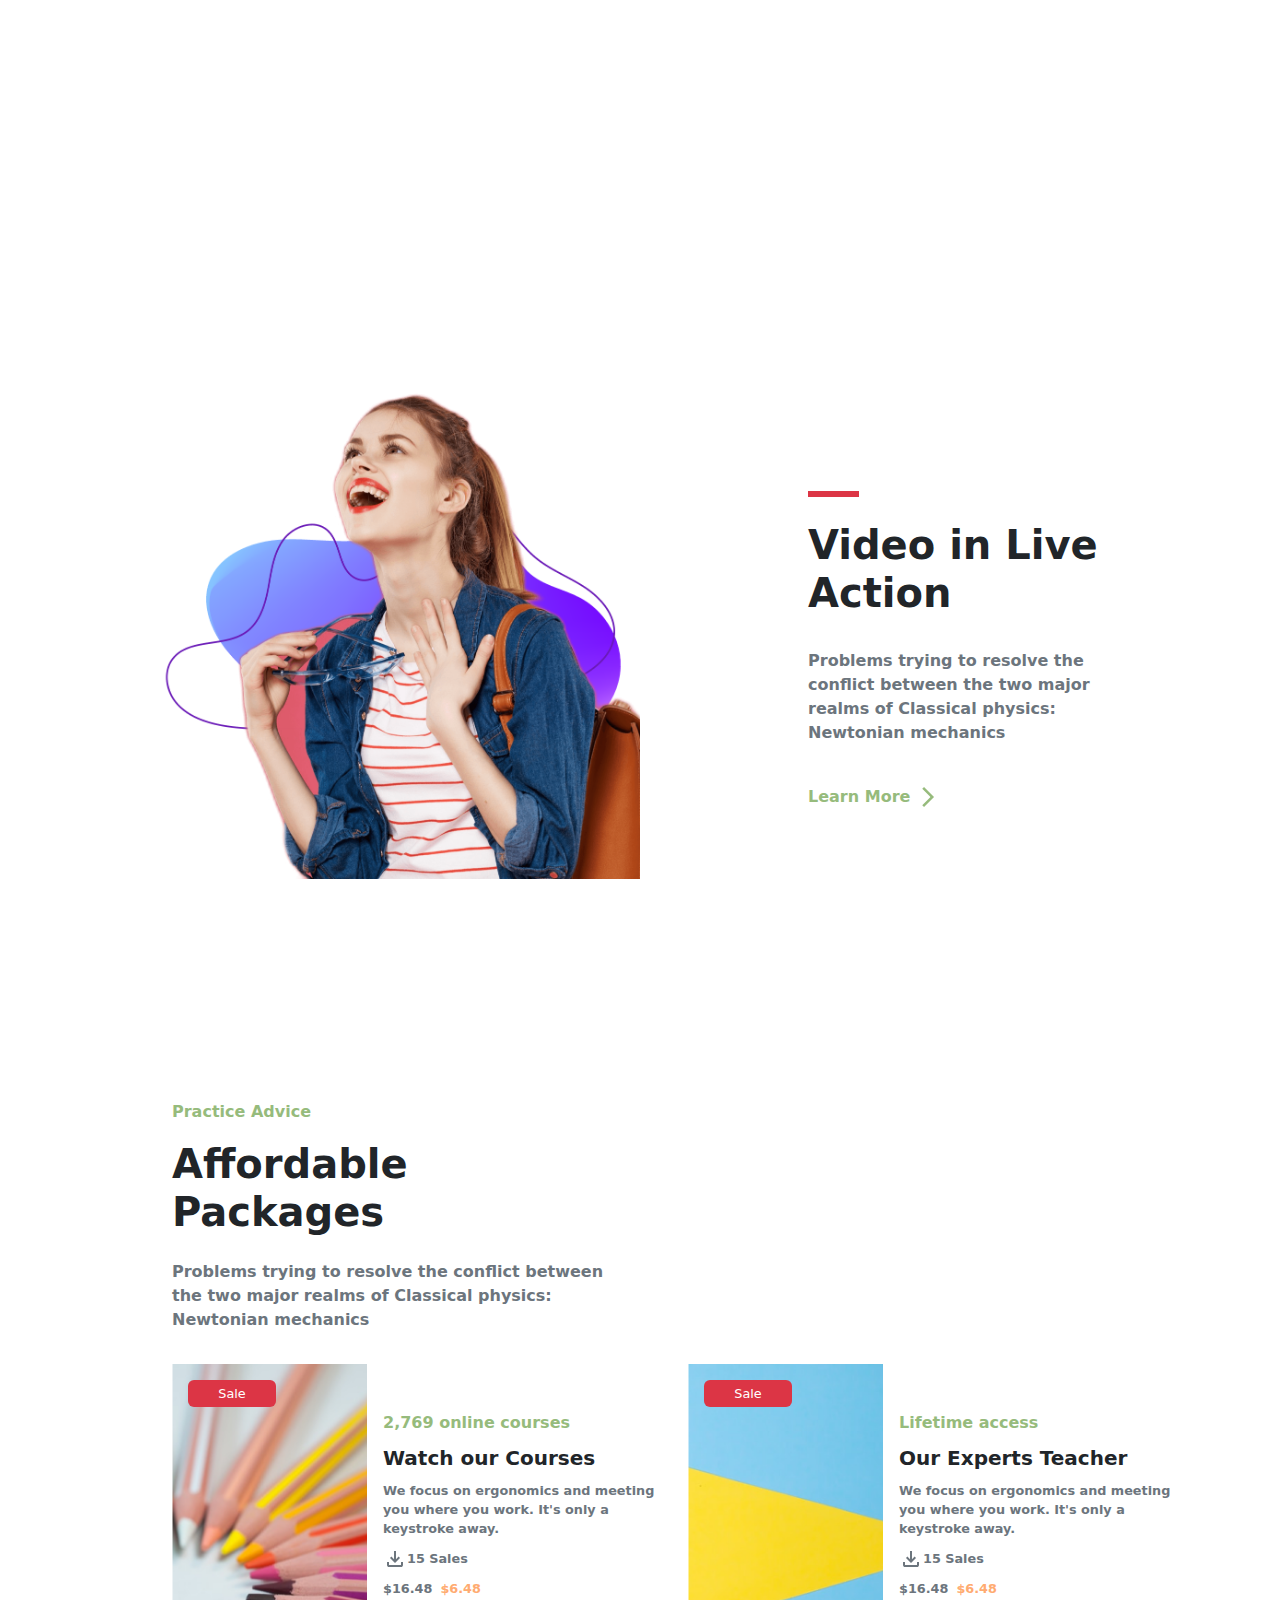
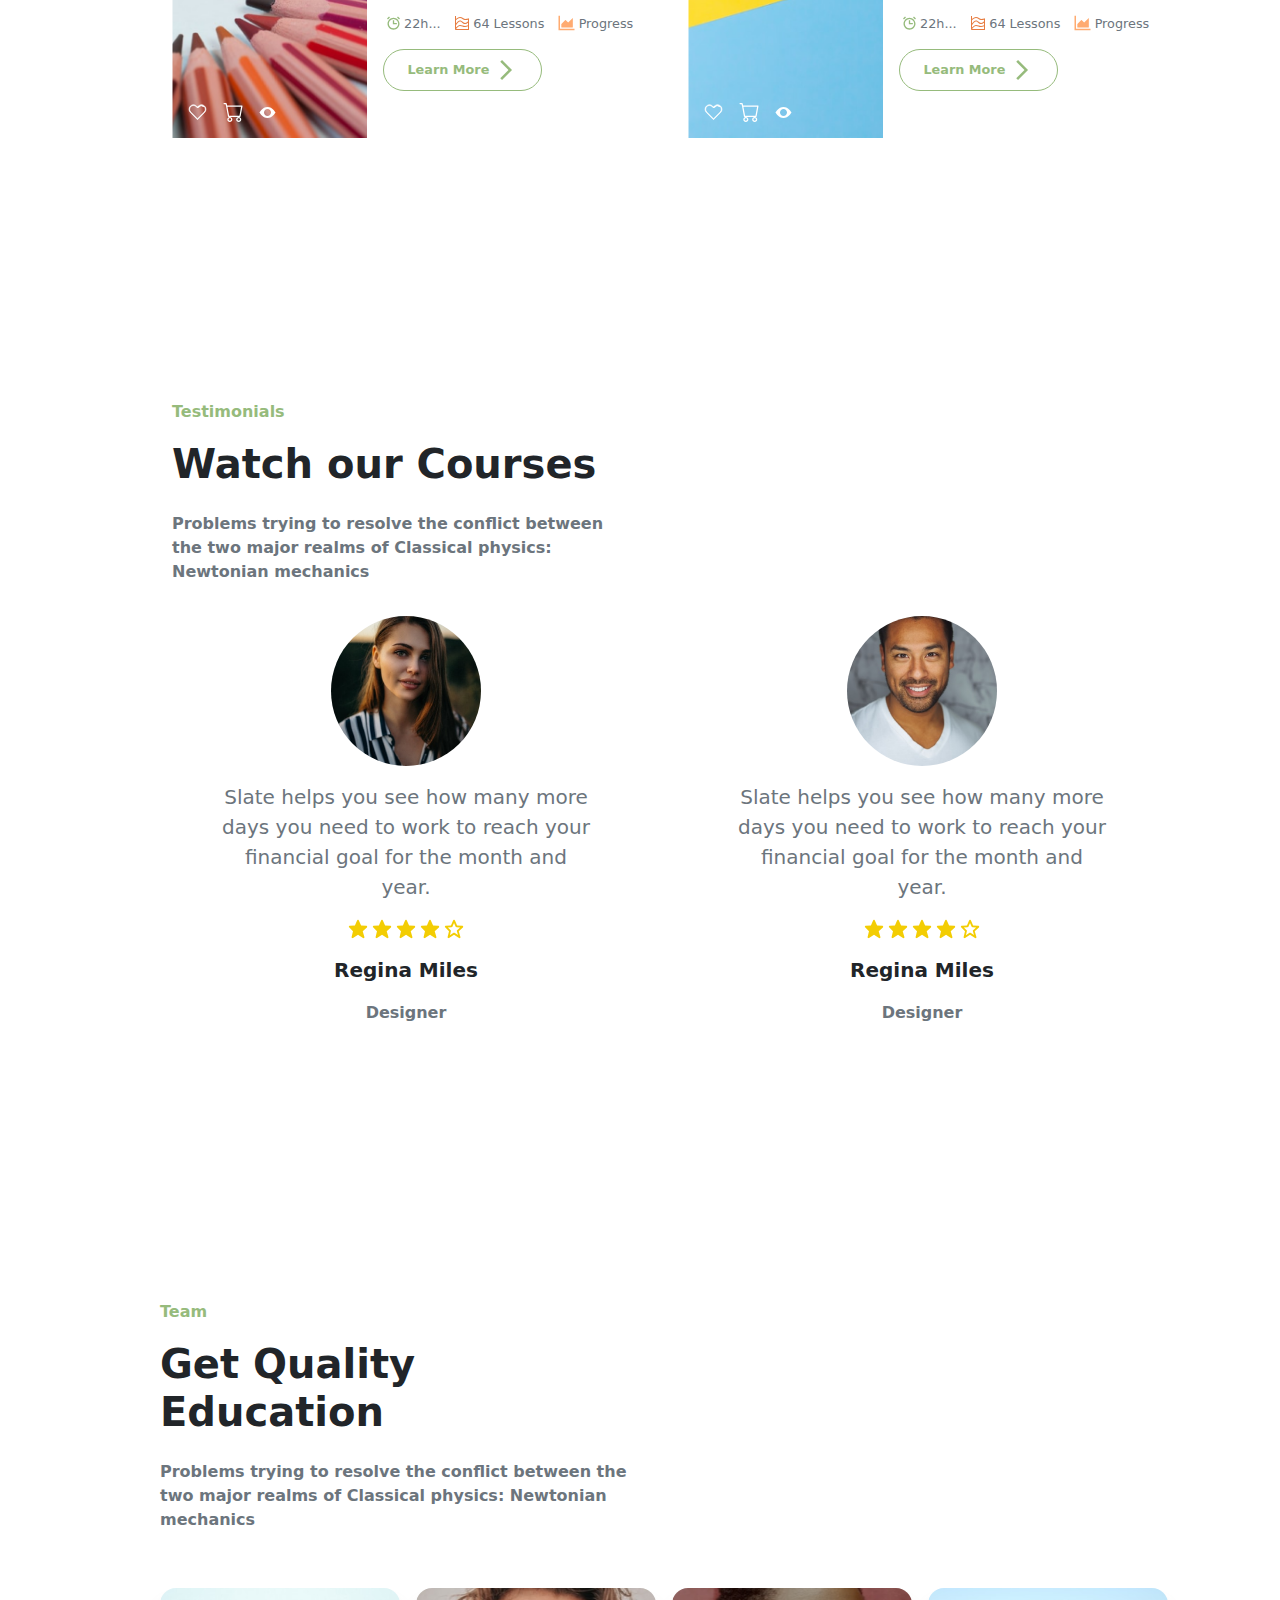
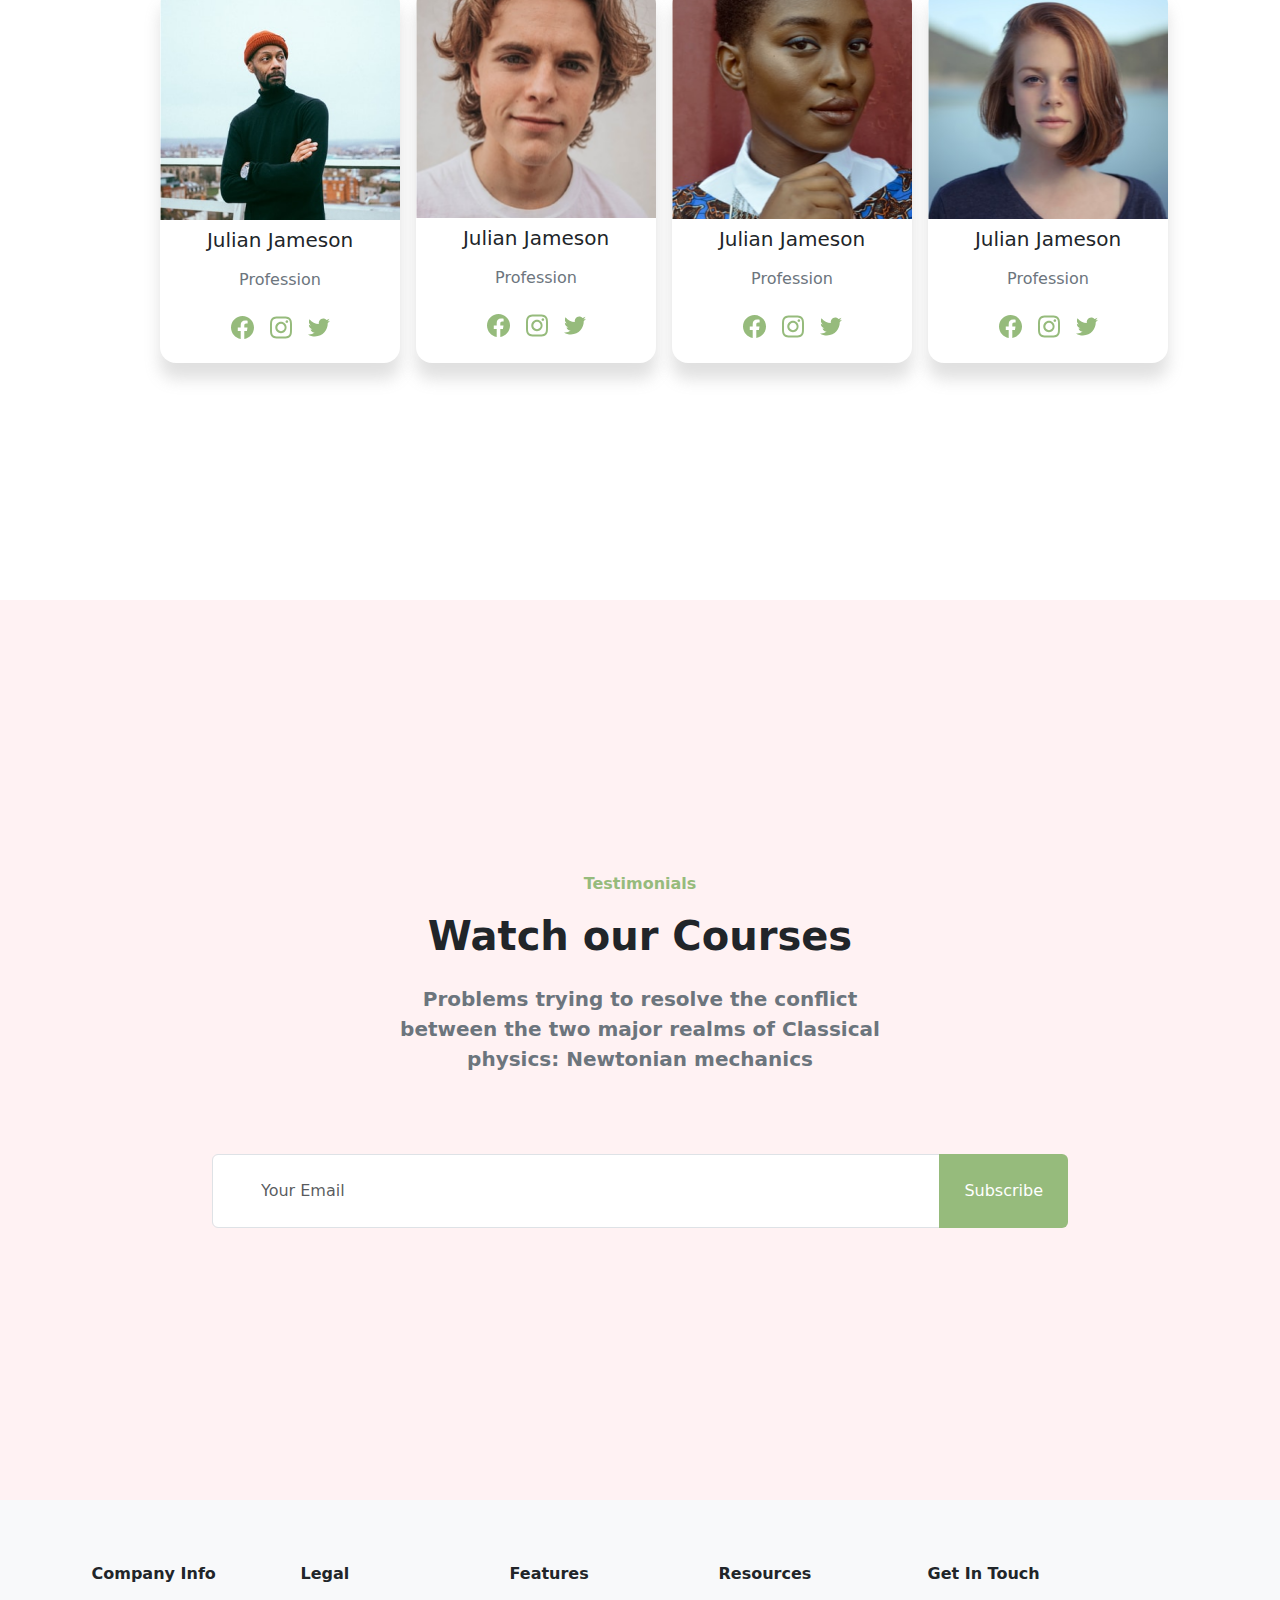
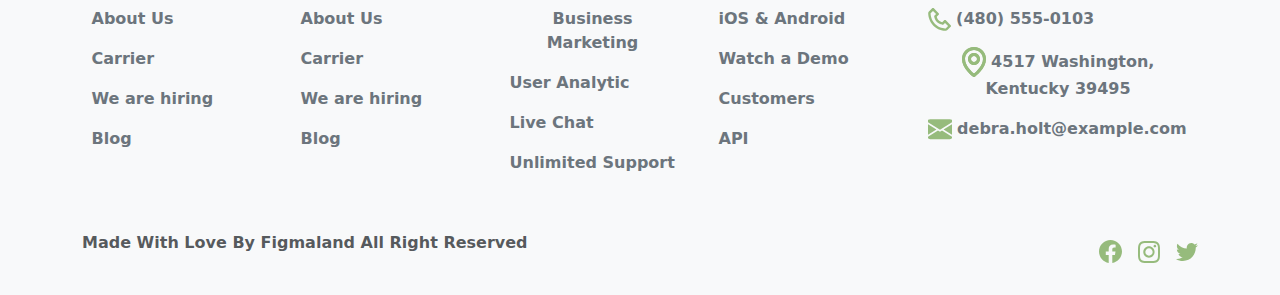
==== commit 7e9bcfa9: "minor fixes" ====
--- a/index.html
+++ b/index.html
@@ -58,7 +58,7 @@
                   <a class="nav-link text-secondary" href="#pricing">Pricing</a>
                 </li>
                 <li class="nav-item d-flex">
-                  <a class="nav-link text-secondary" href="contact.html"
+                  <a class="nav-link text-secondary" href="Contact.html"
                     >Contact</a
                   >
                 </li>
@@ -67,7 +67,7 @@
                 <li class="nav-item col-6">
                   <button
                     style="color: #96bb7c"
-                    class="btn d-flex col-11 justify-content-center fw-bold py-3 outlinedbtn"
+                    class="btn d-flex col-11 justify-content-center fw-bold p-0 py-md-3 outlinedbtn"
                   >
                     Login
                   </button>
--- a/styles.css
+++ b/styles.css
@@ -48,15 +48,18 @@
 
 .nav-link:hover {
   transform: translateY(-0.3rem);
-  color: #ff6868 !important; 
-}
-.nav-link{
+  color: #ff6868 !important;
+}
+
+.nav-link {
   transition: ease 0.3s;
- 
-}
+
+}
+
 .navbar-toggler {
   max-width: min-content !important;
 }
+
 .iconsdiv img,
 .iconsdiv span:nth-of-type(1) {
   cursor: pointer;
@@ -83,10 +86,13 @@
   transition: 0.2s ease scale;
   cursor: pointer;
 }
-.btn-nav, .btn-nav:hover {
+
+.btn-nav,
+.btn-nav:hover {
   background: #96bb7c;
   color: #ffffff
 }
+
 .cards {
   display: flex;
   flex-direction: row;
@@ -97,6 +103,10 @@
   scale: 1.02;
 }
 
+.image-hero {
+  height: 80vh !important;
+}
+
 .cards-car {
   font-size: 80%;
 }
@@ -140,23 +150,25 @@
     min-width: 100vw !important;
     padding-inline: 5rem;
   }
+
   .btn-nav {
     background: #96bb7c00;
     color: #000000;
     padding: 0;
     padding-block: 1rem;
-  
-}
+
+  }
+
   .img-card-info {
     aspect-ratio: 2;
   }
-  .outlinedbtn
-  {
+
+  .outlinedbtn {
     color: #000;
-    padding: 0 !important ;
     justify-content: flex-start !important;
-    margin: 0 ;
-  }
+    margin: 0;
+  }
+
   .cards-car {
     justify-content: center !important;
     flex-wrap: wrap;
@@ -177,6 +189,10 @@
 
   .btn-nav {
     color: #000 !important;
+  }
+
+  .image-hero {
+    height: 45vh !important ;
   }
 }
 
@@ -210,4 +226,4 @@
   .text-secondary {
     font-size: small !important;
   }
-}+}
